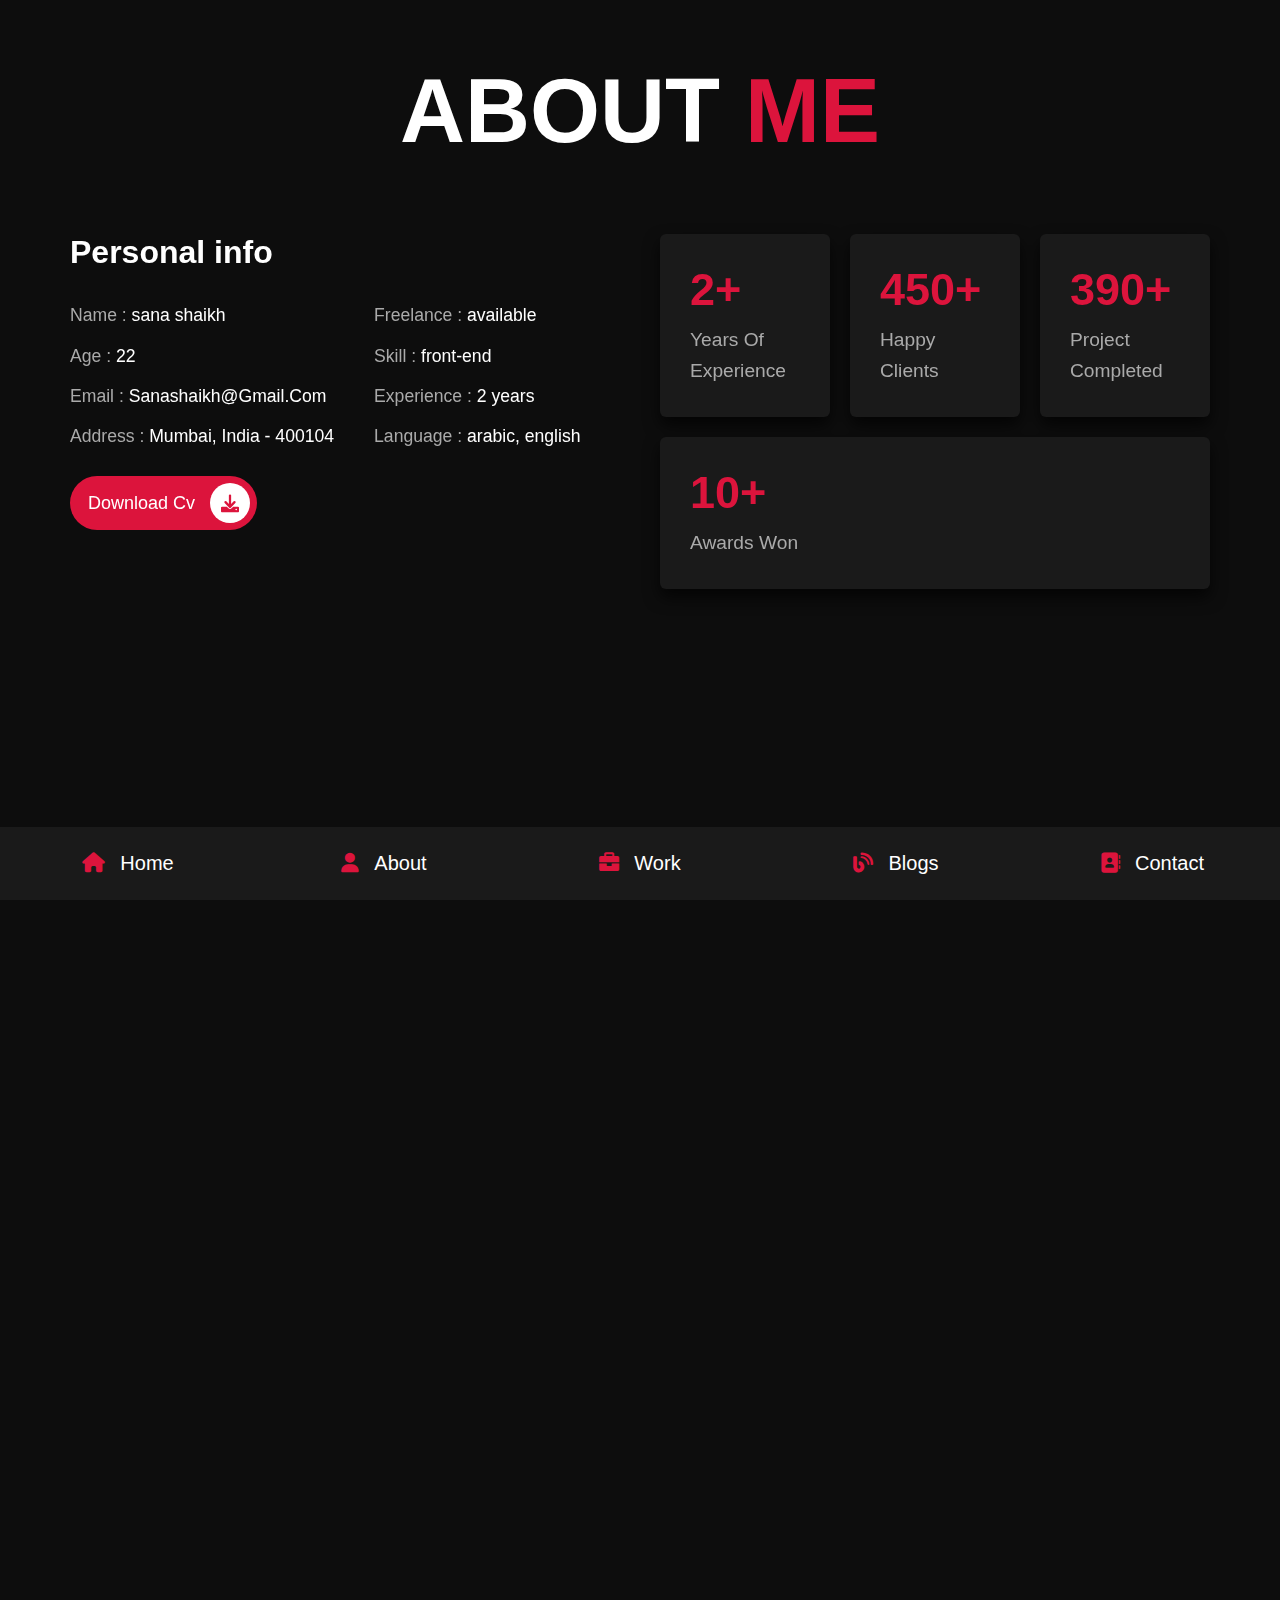
==== about.html @ 3640a640 "Add files via upload" ====
<!DOCTYPE html>
<html lang="en">
<head>
    <meta charset="UTF-8">
    <meta http-equiv="X-UA-Compatible" content="IE=edge">
    <meta name="viewport" content="width=device-width, initial-scale=1.0">
    <meta name="description" content="Personal portfolio">
    <title>About | Personal Portfolio</title>
    <!-- normalize file css -->
    <link rel="stylesheet" href="css/normalize.css">
    <!-- font awesome library css -->
    <link rel="stylesheet" href="css/all.min.css">
    <!-- aos library css  -->
    <link rel="stylesheet" href="https://unpkg.com/aos@next/dist/aos.css"/>
    <!-- globalstyles css -->
    <link rel="stylesheet" href="css/globalstyles.css">
    <!-- our components css  -->
    <link rel="stylesheet" href="css/components.css">
    <!-- custom css -->
    <link rel="stylesheet" href="css/about.css">
</head>
<body>
    <!-- start nav -->
    <nav>
        <ul>
            <li><a href="index.html"><i class="fas fa-home"></i><span>Home</span></a></li>
            <li><a href="about.html"><i class="fas fa-user"></i><span>About</span></a></li>
            <li><a href="work.html"><i class="fas fa-briefcase"></i><span>Work</span></a></li>
            <li><a href="blogs.html"><i class="fas fa-blog"></i><span>Blogs</span></a></li>
            <li><a href="contact.html"><i class="fas fa-address-book"></i><span>Contact</span></a></li>
        </ul>
    </nav>
    <!-- end nav -->
    <!-- start about -->
    <div class="about">
        <div class="container" data-aos="fade-up">
            <h2 class="main-title">ABOUT <span>ME</span></h2>
            <div class="content">
                <div class="info">
                    <h3>Personal info</h3>
                    <div class="boxes-holder">
                        <div class="box">
                            <h4><span>name : </span>sana shaikh</h4>
                            <h4><span>age : </span>22</h4>
                            <h4><span>email : </span>Sanashaikh@Gmail.Com</h4>
                            <h4><span>address : </span>Mumbai, India - 400104</h4>
                        </div>
                        <div class="box">
                            <h4><span>freelance : </span>available</h4>
                            <h4><span>skill : </span>front-end</h4>
                            <h4><span>experience : </span>2 years</h4>
                            <h4><span>language : </span>arabic, english</h4>
                        </div>
                    </div>
                    <a href="#0" class="btn">download cv<i class="fas fa-download"></i></a>
                </div>
                <div class="stats">
                    <div class="box">
                        <span>2+</span>
                        <p>Years Of Experience</p>
                    </div>
                    <div class="box">
                        <span>450+</span>
                        <p>Happy Clients</p>
                    </div>
                    <div class="box">
                        <span>390+</span>
                        <p>Project Completed</p>
                    </div>
                    <div class="box">
                        <span>10+</span>
                        <p>Awards Won</p>
                    </div>
                </div>
            </div>
        </div>
    </div>
    <!-- end about -->
    <!-- start skills -->
    <div class="skills">
        <div class="container" data-aos="fade-up">
            <h2 class="main-title"><span>my</span> skills</h2>
            <div class="content">
                <div class="box">
                    <img src="images/icon-1.png" alt="icon">
                    <h3>html</h3>
                </div>
                <div class="box">
                    <img src="images/icon-2.png" alt="icon">
                    <h3>css</h3>
                </div>
                <div class="box">
                    <img src="images/icon-3.png" alt="icon">
                    <h3>javascript</h3>
                </div>
                <div class="box">
                    <img src="images/icon-4.png" alt="icon">
                    <h3>sass</h3>
                </div>
                <div class="box">
                    <img src="images/icon-5.png" alt="icon">
                    <h3>jquery</h3>
                </div>
                <div class="box">
                    <img src="images/icon-6.png" alt="icon">
                    <h3>react.js</h3>
                </div>
            </div>
        </div>
    </div>
    <!-- end skills -->
    <!-- start education -->
    <div class="education">
        <div class="container" data-aos="fade-up">
            <h2 class="main-title"><span>my</span> education</h2>
            <div class="content">
                <div class="box">
                    <span>2015 - 2016</span>
                    <h3>Front-End Development</h3>
                    <p>
                        Lorem Ipsum Dolor Sit Amet Consectetur Adipisicing Elit. 
                        Quia Explicabo Magni Est Quo Vitae Quis Veritatis Fugiat Optio Placeat Enim!
                    </p>
                </div>
                <div class="box">
                    <span>2016 - 2017</span>
                    <h3>Front-End Development</h3>
                    <p>
                        Lorem Ipsum Dolor Sit Amet Consectetur Adipisicing Elit. 
                        Quia Explicabo Magni Est Quo Vitae Quis Veritatis Fugiat Optio Placeat Enim!
                    </p>
                </div>
                <div class="box">
                    <span>2017 - 2018</span>
                    <h3>Front-End Development</h3>
                    <p>
                        Lorem Ipsum Dolor Sit Amet Consectetur Adipisicing Elit. 
                        Quia Explicabo Magni Est Quo Vitae Quis Veritatis Fugiat Optio Placeat Enim!
                    </p>
                </div>
                <div class="box">
                    <span>2018 - 2019</span>
                    <h3>Front-End Development</h3>
                    <p>
                        Lorem Ipsum Dolor Sit Amet Consectetur Adipisicing Elit. 
                        Quia Explicabo Magni Est Quo Vitae Quis Veritatis Fugiat Optio Placeat Enim!
                    </p>
                </div>
                <div class="box">
                    <span>2019 - 2020</span>
                    <h3>Front-End Development</h3>
                    <p>
                        Lorem Ipsum Dolor Sit Amet Consectetur Adipisicing Elit. 
                        Quia Explicabo Magni Est Quo Vitae Quis Veritatis Fugiat Optio Placeat Enim!
                    </p>
                </div>
                <div class="box">
                    <span>2020 - 2021</span>
                    <h3>Front-End Development</h3>
                    <p>
                        Lorem Ipsum Dolor Sit Amet Consectetur Adipisicing Elit. 
                        Quia Explicabo Magni Est Quo Vitae Quis Veritatis Fugiat Optio Placeat Enim!
                    </p>
                </div>
            </div>
        </div>
    </div>
    <!-- end education -->
    <!-- aos script -->
    <script src="https://unpkg.com/aos@next/dist/aos.js"></script>
    <script>
        AOS.init({
            offset: 200, // offset (in px) from the original trigger point
            delay: 100, // values from 0 to 3000, with step 50ms
            duration: 400, // values from 0 to 3000, with step 50ms
            easing: 'ease', // default easing for AOS animations
            once: false, // whether animation should happen only once - while scrolling down
            mirror: false, // whether elements should animate out while scrolling past them
            anchorPlacement: 'top-bottom', // defines which position of the element regarding to window should trigger the animation
        });
    </script>
</body>
</html>
---- css/globalstyles.css ----
/* start variables */
:root {
    --color-1: crimson;
	--color-2: #fff;
    --p-color: #aaa;
	--backgroun-color: #1a1a1a;
    --main-transition: 0.3s;
    --main-padding-top: 60px;
    --main-padding-bottom: 60px;
    --main-shadow: 0 0.5rem 1rem rgb(0 0 0 / 70%);
}
/* end variables */
/* start global rules */
@import url("https://fonts.googleapis.com/css2?family=Poppins:wght@100;300;400;500;600;700&display=swap");
* {
    -webkit-box-sizing: border-box;
    -moz-box-sizing: border-box;
    box-sizing: border-box;
    padding: 0;
    margin: 0;
}
html {
    scroll-behavior: smooth;
}
html::-webkit-scrollbar {
    width: 12px;
}
html::-webkit-scrollbar-track {
    background: #0d0d0d;
}
html::-webkit-scrollbar-thumb {
    background: var(--color-1);
    border-radius: 5rem;
}
body {
    background: #0d0d0d;
    font-family: 'Poppins', sans-serif;
    padding-bottom: 73px;
}
a {
    text-decoration: none;
}
ul {
    list-style: none;
    margin: 0;
    padding: 0;
}
.container {
    padding-left: 15px;
    padding-right: 15px;
    margin-left: auto;
    margin-right: auto;
}
/* Small */
@media (min-width: 768px) {
    .container {
        width: 750px;
    }
}
/* Medium */
@media (min-width: 992px) {
    .container {
        width: 970px;
    }
}
/* Large */
@media (min-width: 1200px) {
    .container {
        width: 1170px;
    }
}
/* end global rules */
---- css/components.css ----
/* start components*/
nav {
    position: fixed;
    bottom: 0;
    left: 0;
    width: 100%;
    z-index: 1000;
}
nav ul {
    display: flex;
    align-items: flex-end;
}
nav ul li {
    flex: 1;
}
nav ul li a {
    background-color: var(--backgroun-color);
    padding: 25px;
    display: block;
    text-align: center;
    color: var(--color-2);
    font-size: 20px;
    transition: var(--main-transition);
}
@media (max-width: 991px) {
    nav ul li a {
        padding: 20px;
        font-size: 18px;
    }
}
nav ul li a:hover {
    background-color: var(--color-1);
}
@media (min-width: 768px) {
    nav ul li a:hover {
        padding-bottom: 60px;
    }
}
nav ul li a i {
    color: var(--color-1);
    margin-right: 15px;
    transition: var(--main-transition);
}
@media (max-width: 767px) {
    nav ul li a i {
        margin: 0;
    }
    nav ul li a span {
        display: none;
    }
}
nav ul li a:hover i {
    color: var(--color-2);
}
.btn {
    background-color: var(--color-1);
    color: var(--color-2);
    text-transform: capitalize;
    font-size: 18px;
    padding: 7px;
    padding-left: 18px;
    border-radius: 50px;
    display: flex;
    align-items: center;
    gap: 15px;
    width: fit-content;
}
.btn i {
    color: var(--color-1);
    background-color: var(--color-2);
    border-radius: 50%;
    width: 40px;
    height: 40px;
    display: flex;
    justify-content: center;
    align-items: center;
    transition: var(--main-transition);
}
.btn:hover i {
    margin-left: 10px;
}
.main-title {
    color: var(--color-2);
    font-size: 90px;
    text-align: center;
    margin-bottom: 70px;
    text-transform: uppercase;
}
@media (max-width: 767px) {
    .main-title {
        font-size: 55px;
    }
}
.main-title span {
    color: var(--color-1);
}
/* end components */
---- css/about.css ----
/* start about */
.about {
    padding-top: var(--main-padding-top);
    padding-bottom: var(--main-padding-bottom);
}
.about .container .content {
    display: flex;
    gap: 40px;
}
@media (max-width: 991px) {
    .about .container .content {
        flex-direction: column;
    }
}
.about .container .content > div {
    flex: 1;
}
.about .container .content .info h3 {
    color: var(--color-2);
    font-size: 2rem;
    margin-bottom: 35px;
}
.about .container .content .info .boxes-holder {
    display: flex;
    gap: 40px;
    margin-bottom: 30px;
}
@media (max-width: 767px) {
    .about .container .content .info .boxes-holder {
        flex-direction: column;
    }
}
.about .container .content .info .boxes-holder h4 {
    color: var(--color-2);
    font-size: 1.1rem;
    font-weight: 500;
}
.about .container .content .info .boxes-holder h4:not(:last-of-type) {
    margin-bottom: 20px;
}
.about .container .content .info .boxes-holder h4 span {
    color: var(--p-color);
    font-weight: 400;
    text-transform: capitalize;
}
.about .container .content .stats {
    display: flex;
    gap: 20px;
    flex-wrap: wrap;
}
.about .container .content .stats .box {
    background-color: var(--backgroun-color);
    padding: 30px;
    border-radius: 6px;
    flex: 1;
    box-shadow: var(--main-shadow);
}
.about .container .content .stats .box span {
    color: var(--color-1);
    font-size: 45px;
    font-weight: 600;
    display: block;
    margin-bottom: 10px;
}
.about .container .content .stats .box p {
    color: var(--p-color);
    line-height: 1.6;
    font-size: 1.2rem;
}
/* end about */
/* start skills */
.skills {
    padding-top: var(--main-padding-top);
    padding-bottom: var(--main-padding-bottom);
}
.skills .content {
    display: grid;
    grid-template-columns: repeat(auto-fill, minmax(300px, 1fr));
    gap: 20px;
}
.skills .content .box {
    background-color: var(--backgroun-color);
    box-shadow: var(--main-shadow);
    padding: 20px;
    text-align: center;
    border-radius: 6px;
    color: var(--color-2);
    transition: var(--main-transition);
}
.skills .content .box:hover {
    background-color: var(--color-2);
    color: black;
}
.skills .content .box img {
    max-width: 100%;
    width: 80px;
    margin-bottom: 15px;
}
.skills .content .box h3 {
    text-transform: uppercase;
    font-weight: 400;
}
/* end skills */
/* start education */
.education {
    padding-top: var(--main-padding-top);
    padding-bottom: var(--main-padding-bottom);
}
.education .content {
    display: grid;
    grid-template-columns: repeat(auto-fill, minmax(300px, 1fr));
    column-gap: 20px;
    padding: 0 20px;
}
.education .content .box {
    padding: 0 0 35px 35px;
    position: relative;
    border-left: 1px solid var(--p-color);
}
.education .content .box::before {
    position: absolute;
    content: "\f19d";
    font-family: "font awesome 5 free";
    font-weight: 900;
    color: var(--color-2);
    background-color: var(--color-1);
    width: 40px;
    height: 40px;
    border-radius: 50%;
    display: flex;
    justify-content: center;
    align-items: center;
    left: -20px;
    top: 0;
}
.education .content .box span {
    background-color: var(--backgroun-color);
    border-radius: 50px;
    color: var(--color-2);
    padding: 12px;
    display: block;
    margin-bottom: 25px;
    width: fit-content;
}
.education .content .box h3 {
    color: var(--color-2);
    font-weight: 500;
    font-size: 1.3rem;
    margin-bottom: 15px;
}
.education .content .box p {
    color: var(--p-color);
    line-height: 1.8;
}
/* end education */
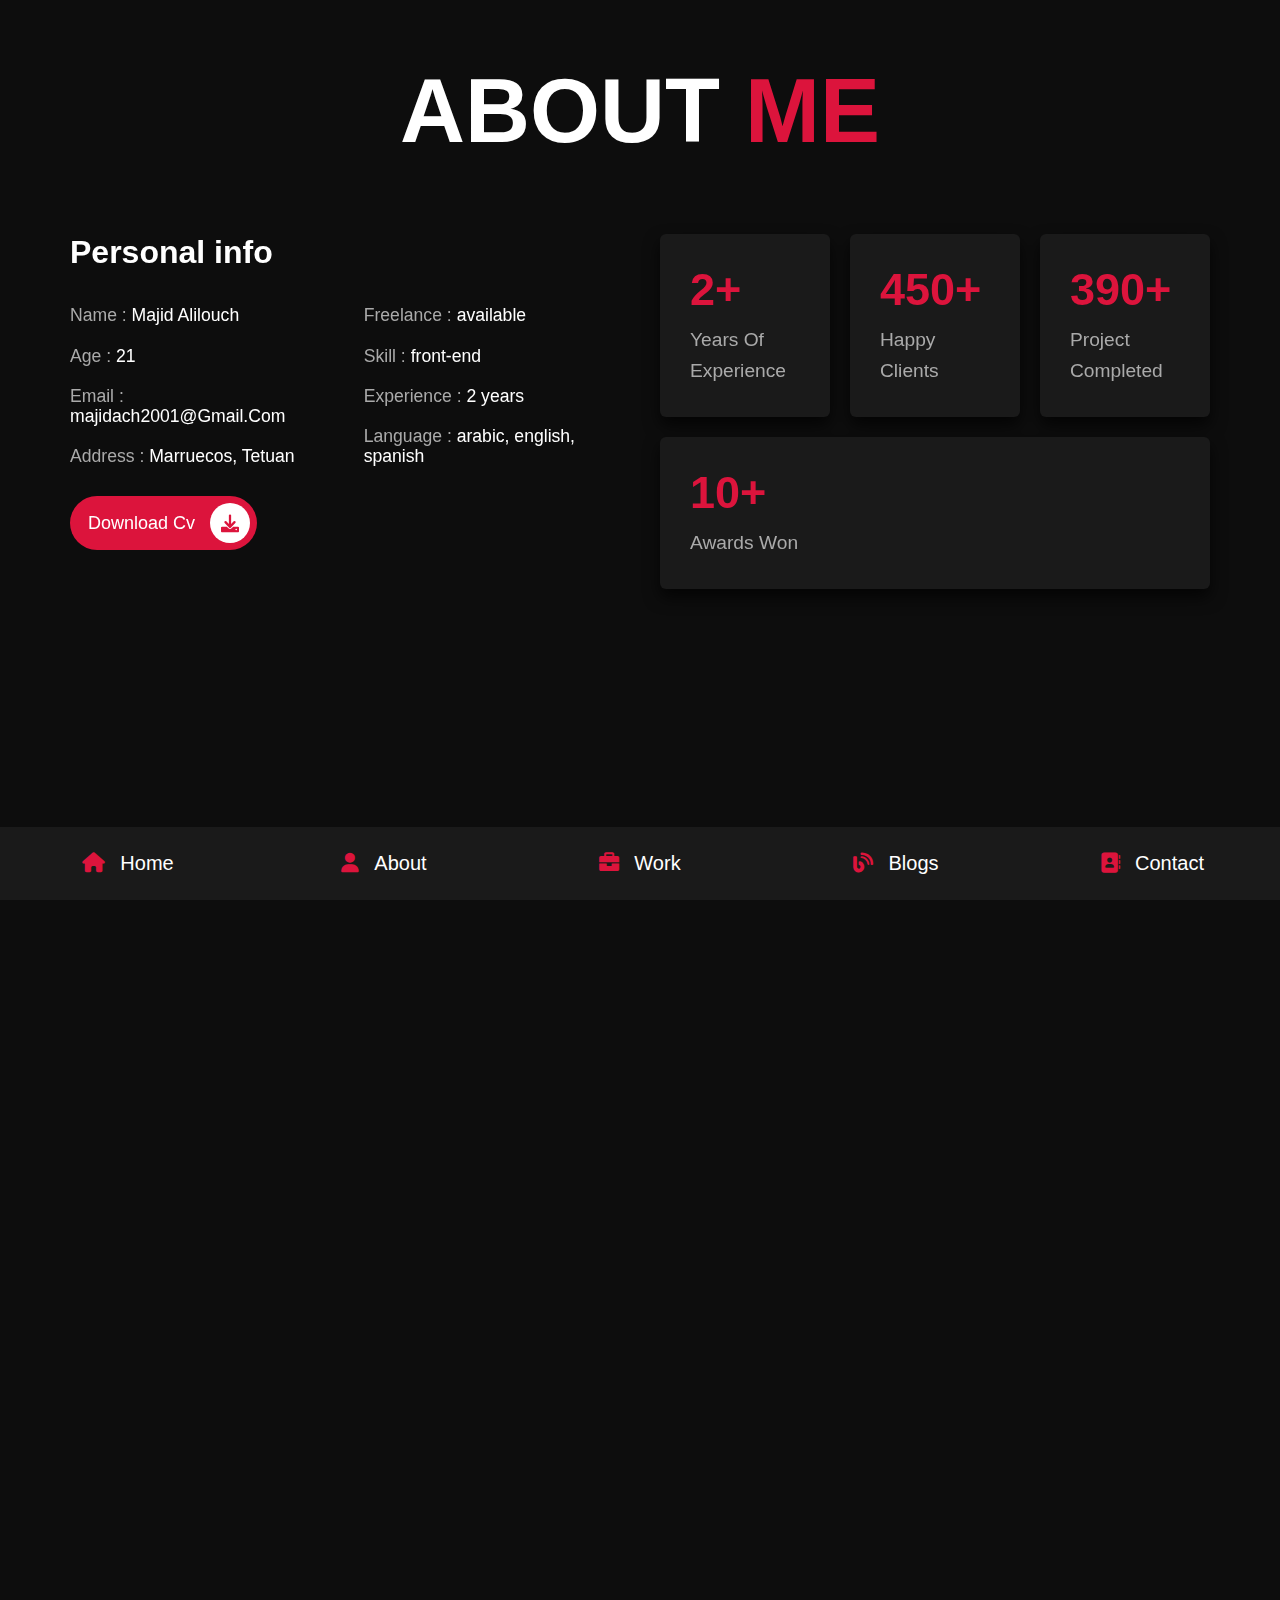
==== commit fbcc39c1: "about.html" ====
--- a/about.html
+++ b/about.html
@@ -1,183 +1,205 @@
 <!DOCTYPE html>
 <html lang="en">
-<head>
-    <meta charset="UTF-8">
-    <meta http-equiv="X-UA-Compatible" content="IE=edge">
-    <meta name="viewport" content="width=device-width, initial-scale=1.0">
-    <meta name="description" content="Personal portfolio">
+  <head>
+    <meta charset="UTF-8" />
+    <meta http-equiv="X-UA-Compatible" content="IE=edge" />
+    <meta name="viewport" content="width=device-width, initial-scale=1.0" />
+    <meta name="description" content="Personal portfolio" />
     <title>About | Personal Portfolio</title>
     <!-- normalize file css -->
-    <link rel="stylesheet" href="css/normalize.css">
+    <link rel="stylesheet" href="css/normalize.css" />
     <!-- font awesome library css -->
-    <link rel="stylesheet" href="css/all.min.css">
+    <link rel="stylesheet" href="css/all.min.css" />
     <!-- aos library css  -->
-    <link rel="stylesheet" href="https://unpkg.com/aos@next/dist/aos.css"/>
+    <link rel="stylesheet" href="https://unpkg.com/aos@next/dist/aos.css" />
     <!-- globalstyles css -->
-    <link rel="stylesheet" href="css/globalstyles.css">
+    <link rel="stylesheet" href="css/globalstyles.css" />
     <!-- our components css  -->
-    <link rel="stylesheet" href="css/components.css">
+    <link rel="stylesheet" href="css/components.css" />
     <!-- custom css -->
-    <link rel="stylesheet" href="css/about.css">
-</head>
-<body>
+    <link rel="stylesheet" href="css/about.css" />
+  </head>
+  <body>
     <!-- start nav -->
     <nav>
-        <ul>
-            <li><a href="index.html"><i class="fas fa-home"></i><span>Home</span></a></li>
-            <li><a href="about.html"><i class="fas fa-user"></i><span>About</span></a></li>
-            <li><a href="work.html"><i class="fas fa-briefcase"></i><span>Work</span></a></li>
-            <li><a href="blogs.html"><i class="fas fa-blog"></i><span>Blogs</span></a></li>
-            <li><a href="contact.html"><i class="fas fa-address-book"></i><span>Contact</span></a></li>
-        </ul>
+      <ul>
+        <li>
+          <a href="index.html"><i class="fas fa-home"></i><span>Home</span></a>
+        </li>
+        <li>
+          <a href="about.html"><i class="fas fa-user"></i><span>About</span></a>
+        </li>
+        <li>
+          <a href="work.html"
+            ><i class="fas fa-briefcase"></i><span>Work</span></a
+          >
+        </li>
+        <li>
+          <a href="blogs.html"><i class="fas fa-blog"></i><span>Blogs</span></a>
+        </li>
+        <li>
+          <a href="contact.html"
+            ><i class="fas fa-address-book"></i><span>Contact</span></a
+          >
+        </li>
+      </ul>
     </nav>
     <!-- end nav -->
     <!-- start about -->
     <div class="about">
-        <div class="container" data-aos="fade-up">
-            <h2 class="main-title">ABOUT <span>ME</span></h2>
-            <div class="content">
-                <div class="info">
-                    <h3>Personal info</h3>
-                    <div class="boxes-holder">
-                        <div class="box">
-                            <h4><span>name : </span>sana shaikh</h4>
-                            <h4><span>age : </span>22</h4>
-                            <h4><span>email : </span>Sanashaikh@Gmail.Com</h4>
-                            <h4><span>address : </span>Mumbai, India - 400104</h4>
-                        </div>
-                        <div class="box">
-                            <h4><span>freelance : </span>available</h4>
-                            <h4><span>skill : </span>front-end</h4>
-                            <h4><span>experience : </span>2 years</h4>
-                            <h4><span>language : </span>arabic, english</h4>
-                        </div>
-                    </div>
-                    <a href="#0" class="btn">download cv<i class="fas fa-download"></i></a>
-                </div>
-                <div class="stats">
-                    <div class="box">
-                        <span>2+</span>
-                        <p>Years Of Experience</p>
-                    </div>
-                    <div class="box">
-                        <span>450+</span>
-                        <p>Happy Clients</p>
-                    </div>
-                    <div class="box">
-                        <span>390+</span>
-                        <p>Project Completed</p>
-                    </div>
-                    <div class="box">
-                        <span>10+</span>
-                        <p>Awards Won</p>
-                    </div>
-                </div>
-            </div>
+      <div class="container" data-aos="fade-up">
+        <h2 class="main-title">ABOUT <span>ME</span></h2>
+        <div class="content">
+          <div class="info">
+            <h3>Personal info</h3>
+            <div class="boxes-holder">
+              <div class="box">
+                <h4><span>name : </span>Majid Alilouch</h4>
+                <h4><span>age : </span>21</h4>
+                <h4><span>email : </span>majidach2001@Gmail.Com</h4>
+                <h4><span>address : </span>Marruecos, Tetuan</h4>
+              </div>
+              <div class="box">
+                <h4><span>freelance : </span>available</h4>
+                <h4><span>skill : </span>front-end</h4>
+                <h4><span>experience : </span>2 years</h4>
+                <h4><span>language : </span>arabic, english, spanish</h4>
+              </div>
+            </div>
+            <a href="#0" class="btn"
+              >download cv<i class="fas fa-download"></i
+            ></a>
+          </div>
+          <div class="stats">
+            <div class="box">
+              <span>2+</span>
+              <p>Years Of Experience</p>
+            </div>
+            <div class="box">
+              <span>450+</span>
+              <p>Happy Clients</p>
+            </div>
+            <div class="box">
+              <span>390+</span>
+              <p>Project Completed</p>
+            </div>
+            <div class="box">
+              <span>10+</span>
+              <p>Awards Won</p>
+            </div>
+          </div>
         </div>
+      </div>
     </div>
     <!-- end about -->
     <!-- start skills -->
     <div class="skills">
-        <div class="container" data-aos="fade-up">
-            <h2 class="main-title"><span>my</span> skills</h2>
-            <div class="content">
-                <div class="box">
-                    <img src="images/icon-1.png" alt="icon">
-                    <h3>html</h3>
-                </div>
-                <div class="box">
-                    <img src="images/icon-2.png" alt="icon">
-                    <h3>css</h3>
-                </div>
-                <div class="box">
-                    <img src="images/icon-3.png" alt="icon">
-                    <h3>javascript</h3>
-                </div>
-                <div class="box">
-                    <img src="images/icon-4.png" alt="icon">
-                    <h3>sass</h3>
-                </div>
-                <div class="box">
-                    <img src="images/icon-5.png" alt="icon">
-                    <h3>jquery</h3>
-                </div>
-                <div class="box">
-                    <img src="images/icon-6.png" alt="icon">
-                    <h3>react.js</h3>
-                </div>
-            </div>
+      <div class="container" data-aos="fade-up">
+        <h2 class="main-title"><span>my</span> skills</h2>
+        <div class="content">
+          <div class="box">
+            <img src="images/icon-1.png" alt="icon" />
+            <h3>html</h3>
+          </div>
+          <div class="box">
+            <img src="images/icon-2.png" alt="icon" />
+            <h3>css</h3>
+          </div>
+          <div class="box">
+            <img src="images/icon-3.png" alt="icon" />
+            <h3>javascript</h3>
+          </div>
+          <div class="box">
+            <img src="images/icon-4.png" alt="icon" />
+            <h3>sass</h3>
+          </div>
+          <div class="box">
+            <img src="images/icon-5.png" alt="icon" />
+            <h3>jquery</h3>
+          </div>
+          <div class="box">
+            <img src="images/icon-6.png" alt="icon" />
+            <h3>react.js</h3>
+          </div>
         </div>
+      </div>
     </div>
     <!-- end skills -->
     <!-- start education -->
     <div class="education">
-        <div class="container" data-aos="fade-up">
-            <h2 class="main-title"><span>my</span> education</h2>
-            <div class="content">
-                <div class="box">
-                    <span>2015 - 2016</span>
-                    <h3>Front-End Development</h3>
-                    <p>
-                        Lorem Ipsum Dolor Sit Amet Consectetur Adipisicing Elit. 
-                        Quia Explicabo Magni Est Quo Vitae Quis Veritatis Fugiat Optio Placeat Enim!
-                    </p>
-                </div>
-                <div class="box">
-                    <span>2016 - 2017</span>
-                    <h3>Front-End Development</h3>
-                    <p>
-                        Lorem Ipsum Dolor Sit Amet Consectetur Adipisicing Elit. 
-                        Quia Explicabo Magni Est Quo Vitae Quis Veritatis Fugiat Optio Placeat Enim!
-                    </p>
-                </div>
-                <div class="box">
-                    <span>2017 - 2018</span>
-                    <h3>Front-End Development</h3>
-                    <p>
-                        Lorem Ipsum Dolor Sit Amet Consectetur Adipisicing Elit. 
-                        Quia Explicabo Magni Est Quo Vitae Quis Veritatis Fugiat Optio Placeat Enim!
-                    </p>
-                </div>
-                <div class="box">
-                    <span>2018 - 2019</span>
-                    <h3>Front-End Development</h3>
-                    <p>
-                        Lorem Ipsum Dolor Sit Amet Consectetur Adipisicing Elit. 
-                        Quia Explicabo Magni Est Quo Vitae Quis Veritatis Fugiat Optio Placeat Enim!
-                    </p>
-                </div>
-                <div class="box">
-                    <span>2019 - 2020</span>
-                    <h3>Front-End Development</h3>
-                    <p>
-                        Lorem Ipsum Dolor Sit Amet Consectetur Adipisicing Elit. 
-                        Quia Explicabo Magni Est Quo Vitae Quis Veritatis Fugiat Optio Placeat Enim!
-                    </p>
-                </div>
-                <div class="box">
-                    <span>2020 - 2021</span>
-                    <h3>Front-End Development</h3>
-                    <p>
-                        Lorem Ipsum Dolor Sit Amet Consectetur Adipisicing Elit. 
-                        Quia Explicabo Magni Est Quo Vitae Quis Veritatis Fugiat Optio Placeat Enim!
-                    </p>
-                </div>
-            </div>
+      <div class="container" data-aos="fade-up">
+        <h2 class="main-title"><span>my</span> education</h2>
+        <div class="content">
+          <div class="box">
+            <span>2015 - 2016</span>
+            <h3>Front-End Development</h3>
+            <p>
+              Lorem Ipsum Dolor Sit Amet Consectetur Adipisicing Elit. Quia
+              Explicabo Magni Est Quo Vitae Quis Veritatis Fugiat Optio Placeat
+              Enim!
+            </p>
+          </div>
+          <div class="box">
+            <span>2016 - 2017</span>
+            <h3>Front-End Development</h3>
+            <p>
+              Lorem Ipsum Dolor Sit Amet Consectetur Adipisicing Elit. Quia
+              Explicabo Magni Est Quo Vitae Quis Veritatis Fugiat Optio Placeat
+              Enim!
+            </p>
+          </div>
+          <div class="box">
+            <span>2017 - 2018</span>
+            <h3>Front-End Development</h3>
+            <p>
+              Lorem Ipsum Dolor Sit Amet Consectetur Adipisicing Elit. Quia
+              Explicabo Magni Est Quo Vitae Quis Veritatis Fugiat Optio Placeat
+              Enim!
+            </p>
+          </div>
+          <div class="box">
+            <span>2018 - 2019</span>
+            <h3>Front-End Development</h3>
+            <p>
+              Lorem Ipsum Dolor Sit Amet Consectetur Adipisicing Elit. Quia
+              Explicabo Magni Est Quo Vitae Quis Veritatis Fugiat Optio Placeat
+              Enim!
+            </p>
+          </div>
+          <div class="box">
+            <span>2019 - 2020</span>
+            <h3>Front-End Development</h3>
+            <p>
+              Lorem Ipsum Dolor Sit Amet Consectetur Adipisicing Elit. Quia
+              Explicabo Magni Est Quo Vitae Quis Veritatis Fugiat Optio Placeat
+              Enim!
+            </p>
+          </div>
+          <div class="box">
+            <span>2020 - 2021</span>
+            <h3>Front-End Development</h3>
+            <p>
+              Lorem Ipsum Dolor Sit Amet Consectetur Adipisicing Elit. Quia
+              Explicabo Magni Est Quo Vitae Quis Veritatis Fugiat Optio Placeat
+              Enim!
+            </p>
+          </div>
         </div>
+      </div>
     </div>
     <!-- end education -->
     <!-- aos script -->
     <script src="https://unpkg.com/aos@next/dist/aos.js"></script>
     <script>
-        AOS.init({
-            offset: 200, // offset (in px) from the original trigger point
-            delay: 100, // values from 0 to 3000, with step 50ms
-            duration: 400, // values from 0 to 3000, with step 50ms
-            easing: 'ease', // default easing for AOS animations
-            once: false, // whether animation should happen only once - while scrolling down
-            mirror: false, // whether elements should animate out while scrolling past them
-            anchorPlacement: 'top-bottom', // defines which position of the element regarding to window should trigger the animation
-        });
+      AOS.init({
+        offset: 200, // offset (in px) from the original trigger point
+        delay: 100, // values from 0 to 3000, with step 50ms
+        duration: 400, // values from 0 to 3000, with step 50ms
+        easing: "ease", // default easing for AOS animations
+        once: false, // whether animation should happen only once - while scrolling down
+        mirror: false, // whether elements should animate out while scrolling past them
+        anchorPlacement: "top-bottom", // defines which position of the element regarding to window should trigger the animation
+      });
     </script>
-</body>
-</html>+  </body>
+</html>
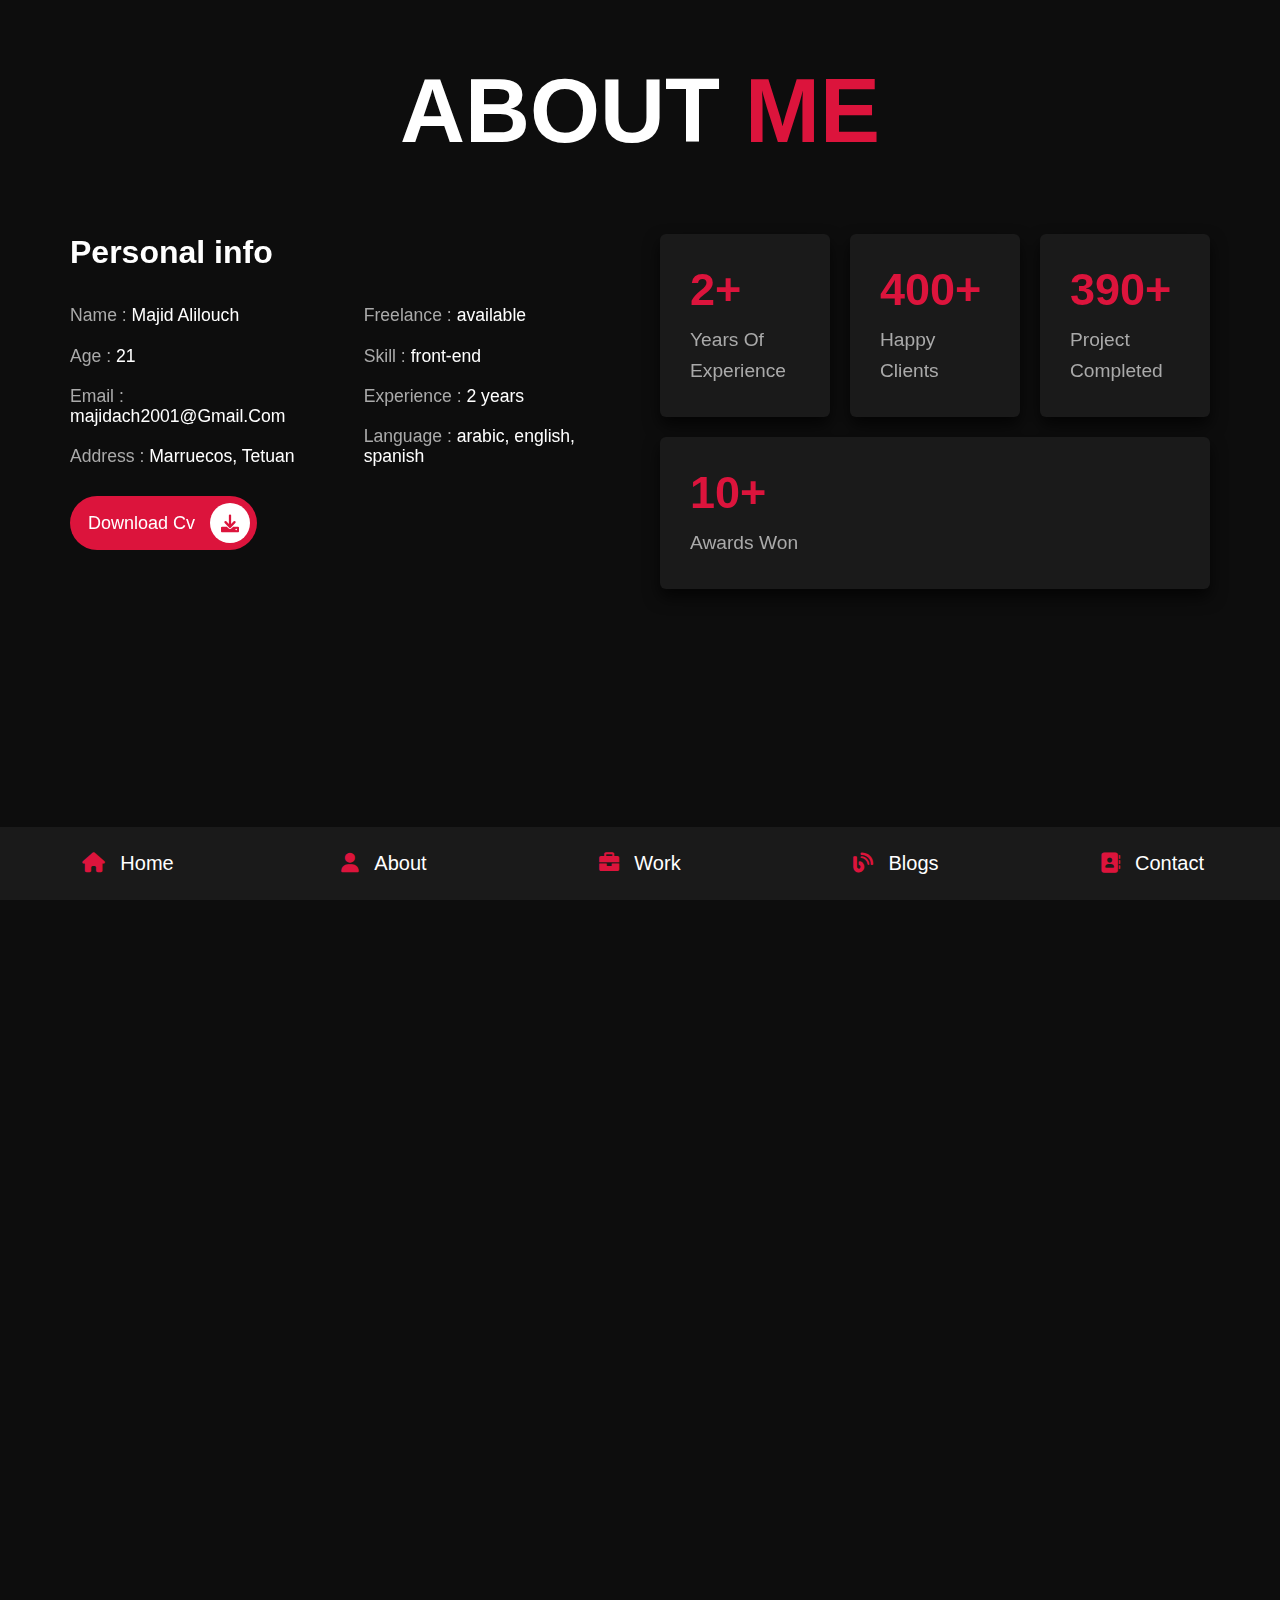
==== commit 1d1747be: "Update about.html" ====
--- a/about.html
+++ b/about.html
@@ -76,7 +76,7 @@
               <p>Years Of Experience</p>
             </div>
             <div class="box">
-              <span>450+</span>
+              <span>400+</span>
               <p>Happy Clients</p>
             </div>
             <div class="box">
